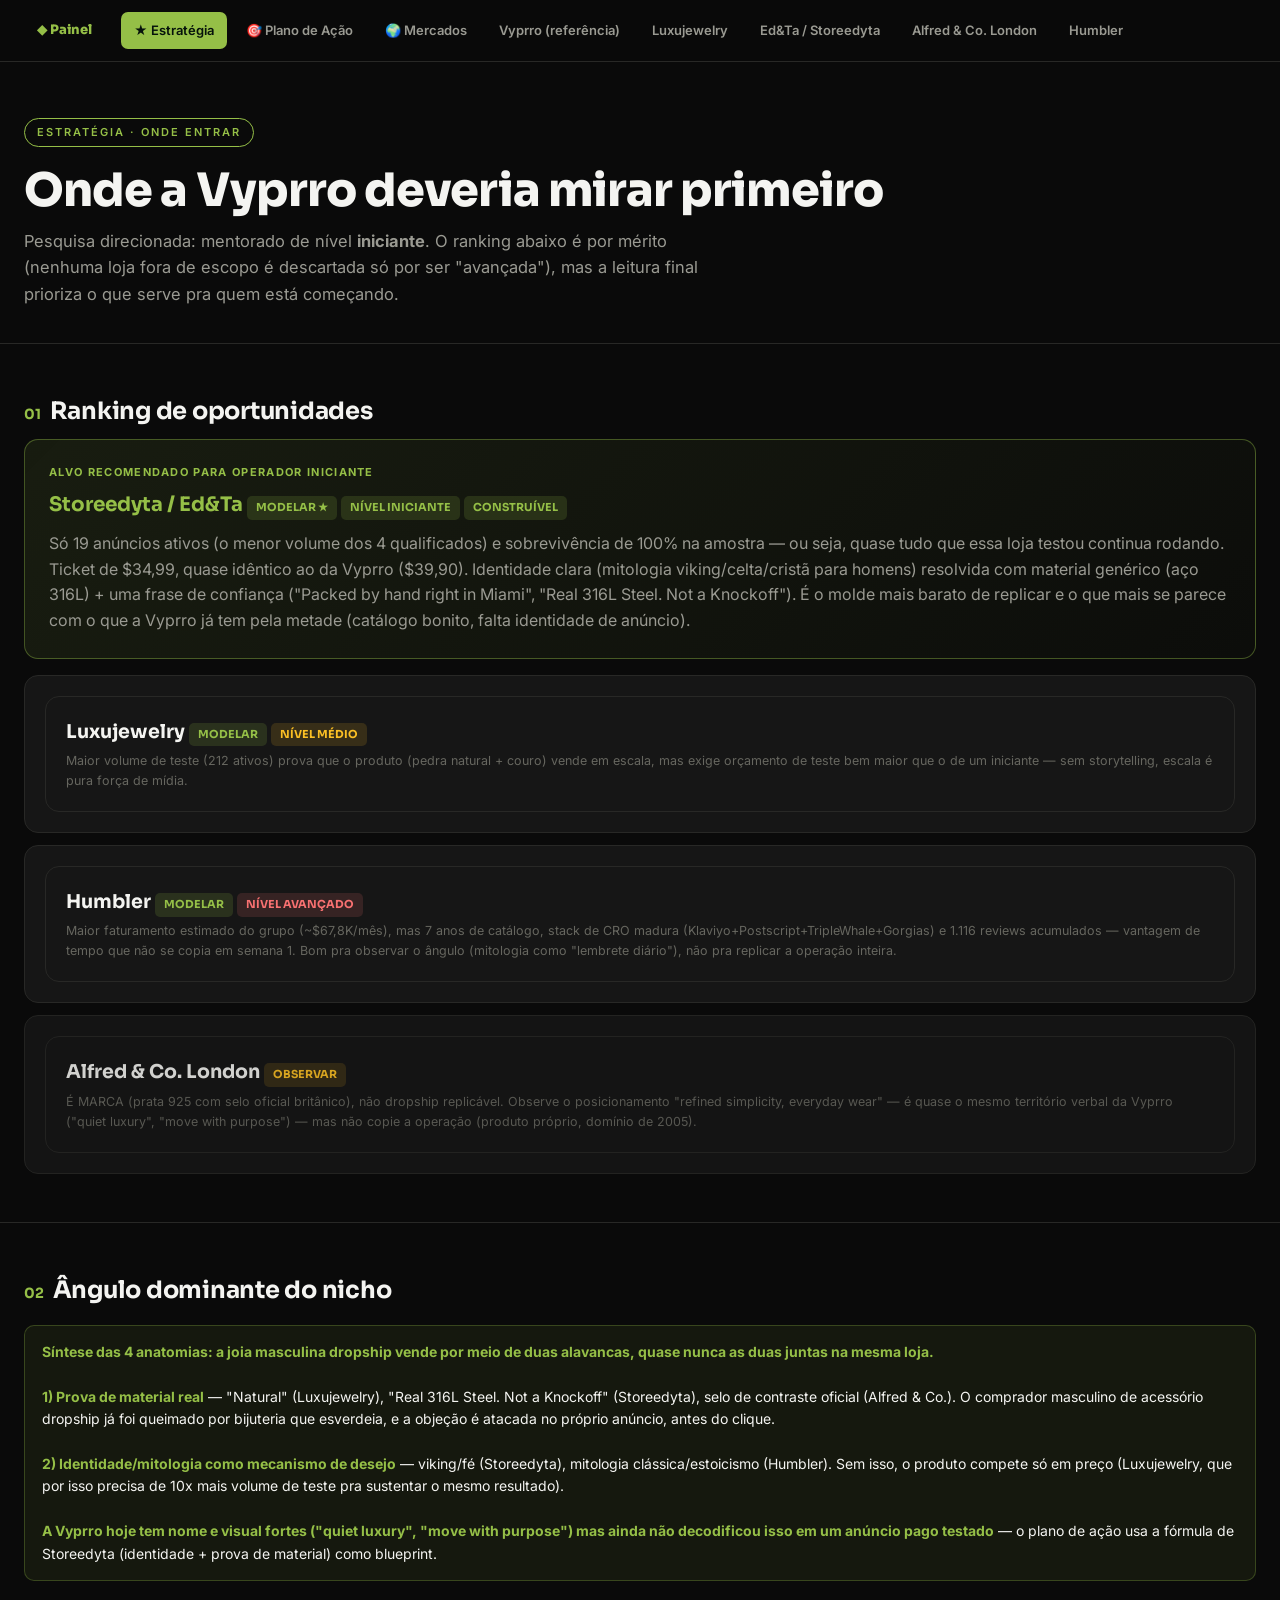
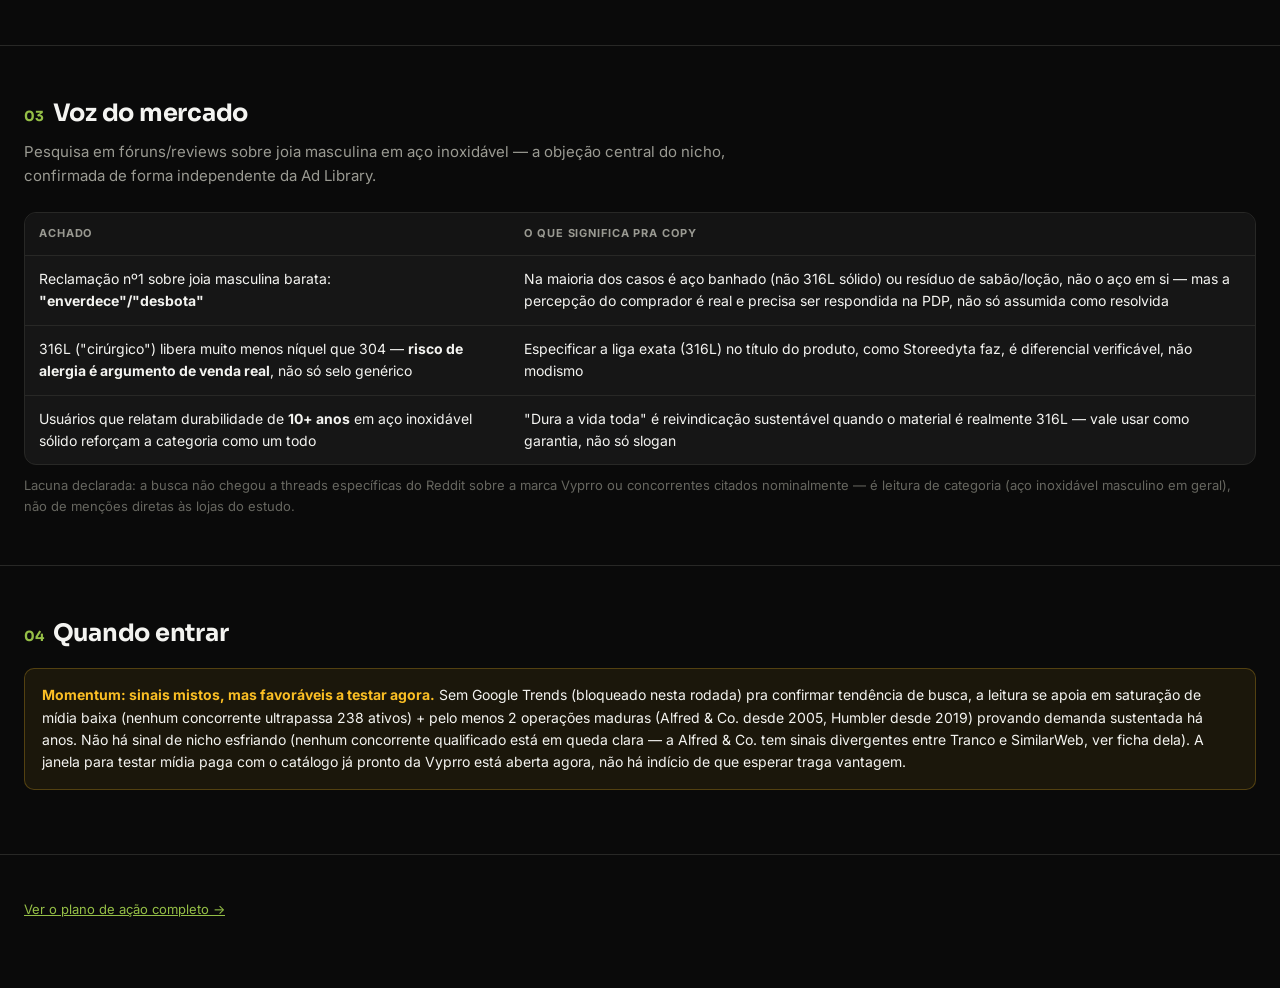
==== paginas/estrategia.html @ b38967a7 "Raio-X: Vyprro (joias masculinas quiet luxury) - pesquisa completa" ====
<!DOCTYPE html>
<html lang="pt-BR"><head><meta charset="UTF-8">
<meta name="viewport" content="width=device-width, initial-scale=1.0">
<title>Estratégia · Raio-X Vyprro</title><link rel="stylesheet" href="estilo.css"></head><body>
<nav class="nav"><div class="wrap">
<a href="../Pesquisa%20-%20clique%20aqui.html" class="home">◆ Painel</a>
<a href="estrategia.html" class="on">★ Estratégia</a>
<a href="plano-de-acao.html">🎯 Plano de Ação</a>
<a href="mercados.html">🌍 Mercados</a>
<a href="loja-vyprro.html">Vyprro (referência)</a>
<a href="loja-luxujewelry.html">Luxujewelry</a>
<a href="loja-storeedyta.html">Ed&amp;Ta / Storeedyta</a>
<a href="loja-alfredco.html">Alfred &amp; Co. London</a>
<a href="loja-humbler.html">Humbler</a>
</div></nav>

<header><div class="wrap">
<div class="tag">Estratégia · onde entrar</div>
<h1>Onde a Vyprro deveria mirar primeiro</h1>
<p class="sub">Pesquisa direcionada: mentorado de nível <b>iniciante</b>. O ranking abaixo é por mérito (nenhuma loja fora de escopo é descartada só por ser "avançada"), mas a leitura final prioriza o que serve pra quem está começando.</p>
</div></header>

<section><div class="wrap">
<h2><span class="n">01</span>Ranking de oportunidades</h2>

<div class="op" style="border-color:rgba(149,191,71,.4)">
<div class="r" style="color:var(--acc)">Alvo recomendado para operador iniciante</div>
<h3>Storeedyta / Ed&amp;Ta <span class="pill p-a">MODELAR ★</span> <span class="pill p-a">NÍVEL INICIANTE</span> <span class="pill p-a">CONSTRUÍVEL</span></h3>
<p style="color:var(--dim)">Só 19 anúncios ativos (o menor volume dos 4 qualificados) e sobrevivência de 100% na amostra — ou seja, quase tudo que essa loja testou continua rodando. Ticket de $34,99, quase idêntico ao da Vyprro ($39,90). Identidade clara (mitologia viking/celta/cristã para homens) resolvida com material genérico (aço 316L) + uma frase de confiança ("Packed by hand right in Miami", "Real 316L Steel. Not a Knockoff"). É o molde mais barato de replicar e o que mais se parece com o que a Vyprro já tem pela metade (catálogo bonito, falta identidade de anúncio).</p>
</div>

<div class="lojacard" style="margin-top:16px">
<a href="loja-luxujewelry.html" class="lojacard"><h3>Luxujewelry <span class="pill p-a">MODELAR</span> <span class="pill p-b">NÍVEL MÉDIO</span></h3>
<div class="d">Maior volume de teste (212 ativos) prova que o produto (pedra natural + couro) vende em escala, mas exige orçamento de teste bem maior que o de um iniciante — sem storytelling, escala é pura força de mídia.</div></a>
</div>

<div class="lojacard" style="margin-top:12px">
<a href="loja-humbler.html" class="lojacard"><h3>Humbler <span class="pill p-a">MODELAR</span> <span class="pill p-c">NÍVEL AVANÇADO</span></h3>
<div class="d">Maior faturamento estimado do grupo (~$67,8K/mês), mas 7 anos de catálogo, stack de CRO madura (Klaviyo+Postscript+TripleWhale+Gorgias) e 1.116 reviews acumulados — vantagem de tempo que não se copia em semana 1. Bom pra observar o ângulo (mitologia como "lembrete diário"), não pra replicar a operação inteira.</div></a>
</div>

<div class="lojacard" style="margin-top:12px;opacity:.85">
<a href="loja-alfredco.html" class="lojacard"><h3>Alfred &amp; Co. London <span class="pill p-b">OBSERVAR</span></h3>
<div class="d">É MARCA (prata 925 com selo oficial britânico), não dropship replicável. Observe o posicionamento "refined simplicity, everyday wear" — é quase o mesmo território verbal da Vyprro ("quiet luxury", "move with purpose") — mas não copie a operação (produto próprio, domínio de 2005).</div></a>
</div>

</div></section>

<section><div class="wrap">
<h2><span class="n">02</span>Ângulo dominante do nicho</h2>
<div class="note good"><b>Síntese das 4 anatomias: a joia masculina dropship vende por meio de duas alavancas, quase nunca as duas juntas na mesma loja.</b><br><br>
<b>1) Prova de material real</b> — "Natural" (Luxujewelry), "Real 316L Steel. Not a Knockoff" (Storeedyta), selo de contraste oficial (Alfred &amp; Co.). O comprador masculino de acessório dropship já foi queimado por bijuteria que esverdeia, e a objeção é atacada no próprio anúncio, antes do clique.<br><br>
<b>2) Identidade/mitologia como mecanismo de desejo</b> — viking/fé (Storeedyta), mitologia clássica/estoicismo (Humbler). Sem isso, o produto compete só em preço (Luxujewelry, que por isso precisa de 10x mais volume de teste pra sustentar o mesmo resultado).<br><br>
<b>A Vyprro hoje tem nome e visual fortes ("quiet luxury", "move with purpose") mas ainda não decodificou isso em um anúncio pago testado</b> — o plano de ação usa a fórmula de Storeedyta (identidade + prova de material) como blueprint.</div>
</div></section>

<section><div class="wrap">
<h2><span class="n">03</span>Voz do mercado</h2>
<p class="lead">Pesquisa em fóruns/reviews sobre joia masculina em aço inoxidável — a objeção central do nicho, confirmada de forma independente da Ad Library.</p>
<div class="tblwrap">
<table>
<thead><tr><th>Achado</th><th>O que significa pra copy</th></tr></thead>
<tbody>
<tr><td>Reclamação nº1 sobre joia masculina barata: <b>"enverdece"/"desbota"</b></td><td>Na maioria dos casos é aço banhado (não 316L sólido) ou resíduo de sabão/loção, não o aço em si — mas a percepção do comprador é real e precisa ser respondida na PDP, não só assumida como resolvida</td></tr>
<tr><td>316L ("cirúrgico") libera muito menos níquel que 304 — <b>risco de alergia é argumento de venda real</b>, não só selo genérico</td><td>Especificar a liga exata (316L) no título do produto, como Storeedyta faz, é diferencial verificável, não modismo</td></tr>
<tr><td>Usuários que relatam durabilidade de <b>10+ anos</b> em aço inoxidável sólido reforçam a categoria como um todo</td><td>"Dura a vida toda" é reivindicação sustentável quando o material é realmente 316L — vale usar como garantia, não só slogan</td></tr>
</tbody>
</table>
</div>
<p style="color:var(--dim2);font-size:13px;margin-top:10px">Lacuna declarada: a busca não chegou a threads específicas do Reddit sobre a marca Vyprro ou concorrentes citados nominalmente — é leitura de categoria (aço inoxidável masculino em geral), não de menções diretas às lojas do estudo.</p>
</div></section>

<section><div class="wrap">
<h2><span class="n">04</span>Quando entrar</h2>
<div class="note"><b>Momentum: sinais mistos, mas favoráveis a testar agora.</b> Sem Google Trends (bloqueado nesta rodada) pra confirmar tendência de busca, a leitura se apoia em saturação de mídia baixa (nenhum concorrente ultrapassa 238 ativos) + pelo menos 2 operações maduras (Alfred &amp; Co. desde 2005, Humbler desde 2019) provando demanda sustentada há anos. Não há sinal de nicho esfriando (nenhum concorrente qualificado está em queda clara — a Alfred &amp; Co. tem sinais divergentes entre Tranco e SimilarWeb, ver ficha dela). A janela para testar mídia paga com o catálogo já pronto da Vyprro está aberta agora, não há indício de que esperar traga vantagem.</div>
</div></section>

<footer><div class="wrap"><p><a href="plano-de-acao.html">Ver o plano de ação completo →</a></p></div></footer>
</body></html>
---- paginas/estilo.css ----
@import url('https://fonts.googleapis.com/css2?family=Sora:wght@600;700;800&family=Inter:wght@400;500;600;700&display=swap');
*{margin:0;padding:0;box-sizing:border-box}
/* BRANDING padrão da interface do /raio-x: PRETO · BRANCO · VERDE SHOPIFY.
   A paleta da MARCA-PRODUTO (Petroleo/Areia/Terracota/Musgo/Grafite) aparece
   apenas como swatches no plano de acao, com hex inline, sem afetar o tema. */
:root{
  --bg:#0A0A0A;        /* preto - fundo */
  --bg2:#141414;       /* preto elevado - th, frames */
  --card:#161616;      /* card */
  --line:#282826;      /* borda */
  --txt:#F4F4F1;       /* branco - texto */
  --dim:#9a9a92;       /* texto secundario */
  --dim2:#66665f;      /* texto terciario */
  --acc:#95BF47;       /* verde Shopify - destaque, numeros, acao */
  --acc-dk:#7aa338;    /* verde escuro (hover) */
  --warn:#fbbf24;      /* ambar - observar */
  --bad:#f87171;       /* vermelho - perigo/fora */
  --info:#60a5fa;      /* azul - info */
  --font-title:'Sora',-apple-system,BlinkMacSystemFont,'Segoe UI',sans-serif;
  --font-body:'Inter',-apple-system,BlinkMacSystemFont,'Segoe UI',sans-serif;
}
body{background:var(--bg);color:var(--txt);font-family:var(--font-body);line-height:1.6;-webkit-font-smoothing:antialiased}
.wrap{max-width:1280px;margin:0 auto;padding:0 24px}
a{color:var(--acc)}

/* NAV */
.nav{position:sticky;top:0;z-index:100;background:rgba(10,10,10,.94);backdrop-filter:blur(10px);border-bottom:1px solid var(--line)}
.nav .wrap{display:flex;align-items:center;gap:6px;flex-wrap:wrap;padding-top:12px;padding-bottom:12px}
.nav a{color:var(--dim);text-decoration:none;font-size:13px;font-weight:600;padding:7px 12px;border-radius:7px;border:1px solid transparent;white-space:nowrap}
.nav a:hover{color:var(--txt);border-color:var(--line)}
.nav a.on{background:var(--acc);color:#06120b}
.nav .home{color:var(--acc);font-weight:800;margin-right:10px;font-family:var(--font-title)}
.nav .lojasnav{padding-top:8px;padding-bottom:10px;gap:3px;border-top:1px dashed var(--line);margin-top:2px}
.nav .lojasnav .lbl{font-size:10.5px;color:var(--dim2);text-transform:uppercase;letter-spacing:.09em;font-weight:800;padding:6px 6px 6px 0}
.nav .lojasnav a{font-size:12px;padding:5px 9px;color:var(--dim)}
.nav .lojasnav a.on{background:var(--acc);color:#06120b}

header{padding:56px 0 36px;border-bottom:1px solid var(--line)}
.tag{display:inline-block;font-size:11px;letter-spacing:.18em;text-transform:uppercase;color:var(--acc);border:1px solid var(--acc);padding:5px 12px;border-radius:100px;margin-bottom:18px;font-weight:600}
h1{font-family:var(--font-title);font-size:clamp(28px,4.6vw,46px);line-height:1.1;font-weight:800;letter-spacing:-.02em;margin-bottom:12px;color:var(--txt)}
h1 em{font-style:normal;color:var(--acc)}
.sub{font-size:16.5px;color:var(--dim);max-width:720px}
.meta{margin-top:22px;font-size:13px;color:var(--dim2);display:flex;gap:20px;flex-wrap:wrap;align-items:center}
.meta a{color:var(--acc);text-decoration:none}
.meta a:hover{text-decoration:underline}
h2{font-family:var(--font-title);font-size:24px;font-weight:700;margin:0 0 8px;letter-spacing:-.01em;color:var(--txt)}
h2 .n{color:var(--acc);font-size:14px;font-weight:700;margin-right:9px}
h3{font-family:var(--font-title);font-size:18px;font-weight:700;margin:24px 0 10px;color:var(--txt)}
section{padding:48px 0;border-bottom:1px solid var(--line)}
.lead{color:var(--dim);margin-bottom:24px;max-width:780px;font-size:15px}
.big{font-size:19px;color:var(--txt);font-weight:600;margin:22px 0 10px}

.grid{display:grid;gap:16px}
.g5{grid-template-columns:repeat(auto-fit,minmax(180px,1fr))}
.g4{grid-template-columns:repeat(auto-fit,minmax(210px,1fr))}
.g3{grid-template-columns:repeat(auto-fit,minmax(270px,1fr))}
.g2{grid-template-columns:repeat(auto-fit,minmax(330px,1fr))}

.stat{background:var(--card);border:1px solid var(--line);border-radius:12px;padding:20px}
.stat .v{font-family:var(--font-title);font-size:30px;font-weight:800;color:var(--acc);letter-spacing:-.02em;line-height:1}
.stat .v.sm{font-size:22px}
.stat .l{font-size:11.5px;color:var(--dim);margin-top:8px;text-transform:uppercase;letter-spacing:.06em}
.stat .d{font-size:12.5px;color:var(--dim2);margin-top:9px;line-height:1.45}

.tblwrap{overflow-x:auto;border:1px solid var(--line);border-radius:12px;background:var(--card)}
table{width:100%;border-collapse:collapse;font-size:14px;min-width:680px}
th{background:var(--bg2);padding:12px 14px;text-align:left;font-size:11px;text-transform:uppercase;letter-spacing:.08em;color:var(--dim);font-weight:700;white-space:nowrap;border-bottom:1px solid var(--line)}
td{padding:12px 14px;border-bottom:1px solid var(--line);vertical-align:top}
tr:last-child td{border-bottom:none}
tr:hover td{background:rgba(149,191,71,.04)}
.num{font-variant-numeric:tabular-nums;font-weight:700}
.up{color:var(--acc)}.down{color:var(--bad)}

.pill{display:inline-block;padding:3px 9px;border-radius:5px;font-size:11px;font-weight:700;white-space:nowrap}
.p-a{background:rgba(149,191,71,.16);color:var(--acc)}
.p-b{background:rgba(251,191,36,.14);color:var(--warn)}
.p-c{background:rgba(248,113,113,.14);color:var(--bad)}
.p-i{background:rgba(96,165,250,.14);color:var(--info)}
.p-n{background:rgba(154,154,146,.12);color:var(--dim)}

.card{background:var(--card);border:1px solid var(--line);border-radius:14px;padding:22px}
.note{background:rgba(251,191,36,.07);border:1px solid rgba(251,191,36,.25);border-radius:10px;padding:15px 17px;font-size:14px;margin:16px 0}
.note b{color:var(--warn)}
.danger{background:rgba(248,113,113,.07);border-color:rgba(248,113,113,.25)}.danger b{color:var(--bad)}
.good{background:rgba(149,191,71,.08);border-color:rgba(149,191,71,.28)}.good b{color:var(--acc)}
.info{background:rgba(96,165,250,.07);border-color:rgba(96,165,250,.25)}.info b{color:var(--info)}

ul.cl{list-style:none;margin:12px 0}
ul.cl li{padding-left:20px;position:relative;margin-bottom:9px;font-size:14.5px;color:var(--dim)}
ul.cl li::before{content:'';position:absolute;left:0;top:9px;width:6px;height:6px;border-radius:50%;background:var(--acc)}
ul.cl li b{color:var(--txt)}
ol.steps{list-style:none;counter-reset:s;margin:14px 0}
ol.steps li{counter-increment:s;padding-left:42px;position:relative;margin-bottom:14px;font-size:14.5px;color:var(--dim)}
ol.steps li::before{content:counter(s);position:absolute;left:0;top:0;width:28px;height:28px;border-radius:50%;background:rgba(149,191,71,.16);color:var(--acc);font-weight:800;font-size:13px;display:flex;align-items:center;justify-content:center;font-family:var(--font-title)}
ol.steps li b{color:var(--txt)}

.kv{display:grid;grid-template-columns:145px 1fr;gap:9px 16px;font-size:14px;margin-bottom:18px}
.kv dt{color:var(--dim2);font-size:11.5px;text-transform:uppercase;letter-spacing:.05em;padding-top:3px}
.kv dd{color:var(--txt)}

/* LINKS no topo da pagina de loja: site da loja (verde Shopify) + biblioteca de anuncios (branco) */
.toplinks{display:flex;flex-direction:column;gap:9px;align-items:flex-start;margin-top:16px}
.adlib{display:inline-flex;align-items:center;gap:7px;text-decoration:none;font-size:13.5px;font-weight:700;padding:11px 17px;border-radius:9px;cursor:pointer;transition:.15s;background:var(--txt);color:#0A0A0A;border:1px solid var(--txt)}
.adlib:hover{background:#fff;border-color:#fff;transform:translateY(-1px)}
.adlib.store{background:var(--acc);border-color:var(--acc);color:#06120b}
.adlib.store:hover{background:var(--acc-dk);border-color:var(--acc-dk)}
.adlib.off{background:transparent;color:var(--dim2);border:1px dashed var(--line);cursor:default;font-weight:600}
.adlib.off:hover{transform:none}

/* BLOCO DE PALETA (identidade visual da marca-produto, no plano de acao) */
.palette{display:grid;grid-template-columns:repeat(auto-fit,minmax(150px,1fr));gap:14px;margin:18px 0}
.swatch{border:1px solid var(--line);border-radius:12px;overflow:hidden;background:var(--card)}
.swatch .sw{height:92px}
.swatch .info{padding:13px 15px}
.swatch .info b{display:block;font-size:14px;color:var(--txt);font-family:var(--font-title);font-weight:700}
.swatch .info .hex{font-size:12.5px;color:var(--dim);font-variant-numeric:tabular-nums;margin-top:3px;letter-spacing:.02em}
.swatch .info .fn{font-size:12px;color:var(--dim2);margin-top:3px}

/* PRODUTO HEROI */
.hero-prod{display:grid;grid-template-columns:1fr;gap:22px;background:linear-gradient(135deg,rgba(149,191,71,.09),rgba(149,191,71,.02));border:1px solid rgba(149,191,71,.3);border-radius:16px;padding:24px;margin:22px 0}
@media(min-width:760px){.hero-prod{grid-template-columns:280px 1fr}}
.hero-prod img{width:100%;border-radius:12px;background:#fff;border:1px solid var(--line)}
.hero-prod .r{font-size:11px;letter-spacing:.12em;text-transform:uppercase;color:var(--acc);font-weight:700;margin-bottom:7px}
.hero-prod h3{font-size:24px;margin:0 0 6px;color:var(--txt)}
.hero-prod .preco{font-family:var(--font-title);font-size:34px;font-weight:800;color:var(--acc);letter-spacing:-.02em;line-height:1.1}
.hero-prod .de{font-size:15px;color:var(--dim2);text-decoration:line-through;margin-left:9px;font-weight:500}
.hero-prod .off{font-size:12px;background:rgba(248,113,113,.15);color:var(--bad);padding:3px 8px;border-radius:5px;font-weight:700;margin-left:8px;vertical-align:middle}

/* PRINTS */
.shots{display:grid;grid-template-columns:1fr;gap:16px;margin:20px 0}
@media(min-width:820px){.shots{grid-template-columns:1fr 1fr}}
.shot{border:1px solid var(--line);border-radius:12px;overflow:hidden;background:var(--bg2)}
.shot .cap{padding:10px 14px;font-size:12px;color:var(--dim);border-bottom:1px solid var(--line);display:flex;justify-content:space-between;align-items:center;background:var(--card)}
.shot .cap b{color:var(--txt);font-size:12.5px}
.shot .cap a{color:var(--acc);text-decoration:none;font-size:11.5px}
.shot .frame{height:420px;overflow-y:auto;overflow-x:hidden;background:#fff}
.shot .frame::-webkit-scrollbar{width:9px}
.shot .frame::-webkit-scrollbar-track{background:var(--bg2)}
.shot .frame::-webkit-scrollbar-thumb{background:var(--line);border-radius:5px}
.shot img{width:100%;display:block}

a.btn{display:inline-block;font-size:12px;padding:6px 12px;border:1px solid var(--line);border-radius:6px;color:var(--dim);text-decoration:none;margin:3px 6px 3px 0;transition:.15s}
a.btn:hover{border-color:var(--acc);color:var(--acc)}
.chips span{display:inline-block;background:var(--bg2);border:1px solid var(--line);color:var(--dim);font-size:11.5px;padding:4px 9px;border-radius:5px;margin:0 5px 5px 0}
.chips span.hi{border-color:var(--acc);color:var(--acc)}
.funnel{display:flex;flex-wrap:wrap;gap:8px;align-items:center;margin:14px 0;font-size:12.5px}
.funnel i{font-style:normal;background:var(--bg2);border:1px solid var(--line);padding:7px 11px;border-radius:7px;color:var(--dim)}
.funnel i.k{border-color:var(--acc);color:var(--acc)}
.funnel s{text-decoration:none;color:var(--dim2)}
.bar{height:7px;background:var(--bg2);border-radius:4px;overflow:hidden;margin-top:6px;min-width:70px}
.bar i{display:block;height:100%;background:var(--acc);border-radius:4px}
code{background:var(--bg2);padding:2px 6px;border-radius:4px;font-size:13px;color:var(--acc)}
footer{padding:44px 0 68px;color:var(--dim2);font-size:13px}

.op{background:linear-gradient(135deg,rgba(149,191,71,.1),rgba(149,191,71,.02));border:1px solid rgba(149,191,71,.3);border-radius:14px;padding:24px;margin-bottom:16px}
.op h3{margin-top:0;color:var(--acc);font-size:20px}
.op .r{font-size:11px;letter-spacing:.12em;text-transform:uppercase;color:var(--dim2);font-weight:700;margin-bottom:8px}
.lojacard{background:var(--card);border:1px solid var(--line);border-radius:14px;padding:20px;text-decoration:none;display:block;transition:.15s}
.lojacard:hover{border-color:var(--acc);transform:translateY(-2px)}
.lojacard h3{margin:0 0 4px;font-size:19px;color:var(--txt)}
.lojacard .d{font-size:12.5px;color:var(--dim2)}
.lojacard .nums{display:flex;gap:16px;margin-top:14px;flex-wrap:wrap}
.lojacard .nums div{font-size:11px;color:var(--dim2);text-transform:uppercase;letter-spacing:.05em}
.lojacard .nums b{display:block;font-size:17px;color:var(--acc);font-variant-numeric:tabular-nums}

/* ===== BLUEPRINT — planta visual da loja do mentorado (COMPONENTE PADRAO da skill) =====
   Cada posicionamento (Celular e Desktop) e uma linha CENTRALIZADA de dois frames
   (home + PDP) em moldura de dispositivo. O script fitBlueprint escala cada frame
   pra caber na coluna, CENTRALIZADO, sem corte e sem estourar a pagina. Otimizado
   por dispositivo: celular renderiza nativo (nao amplia), desktop escala pra caber.
   Alturas naturais vao em data-w/data-h no iframe (medir com Playwright:
   document.documentElement.scrollHeight em 360px e em 1280px). NAO usar position:fixed
   nos mockups (flutua dentro do iframe e cobre o conteudo). */
.bp{margin:22px 0}
.bp h3{margin-bottom:6px}
.bp .stage{display:flex;gap:26px;flex-wrap:wrap;justify-content:center;align-items:flex-start}
.bp .unit{flex:1 1 320px;max-width:560px;min-width:0;display:flex;flex-direction:column;align-items:center;gap:8px}
.bp .cap{font-size:12px;color:var(--dim2);text-align:center}
.bp .cap a{color:var(--acc)}
.bp .device{max-width:100%;overflow:hidden;background:#0d0d0d;box-shadow:0 14px 36px rgba(0,0,0,.45)}
.bp .device.browser{border:1px solid #2a2a2a;border-radius:10px}
.bp .device.browser .bartop{height:26px;background:#1c1c1c;display:flex;align-items:center;gap:6px;padding:0 10px}
.bp .device.browser .bartop i{width:9px;height:9px;border-radius:50%;background:#444;display:inline-block}
.bp .device.phone{border:7px solid #1c1c1c;border-radius:30px}
.bp .device .viewport{overflow:hidden;margin:0 auto}
.bp .device iframe{border:0;display:block;transform-origin:top left}
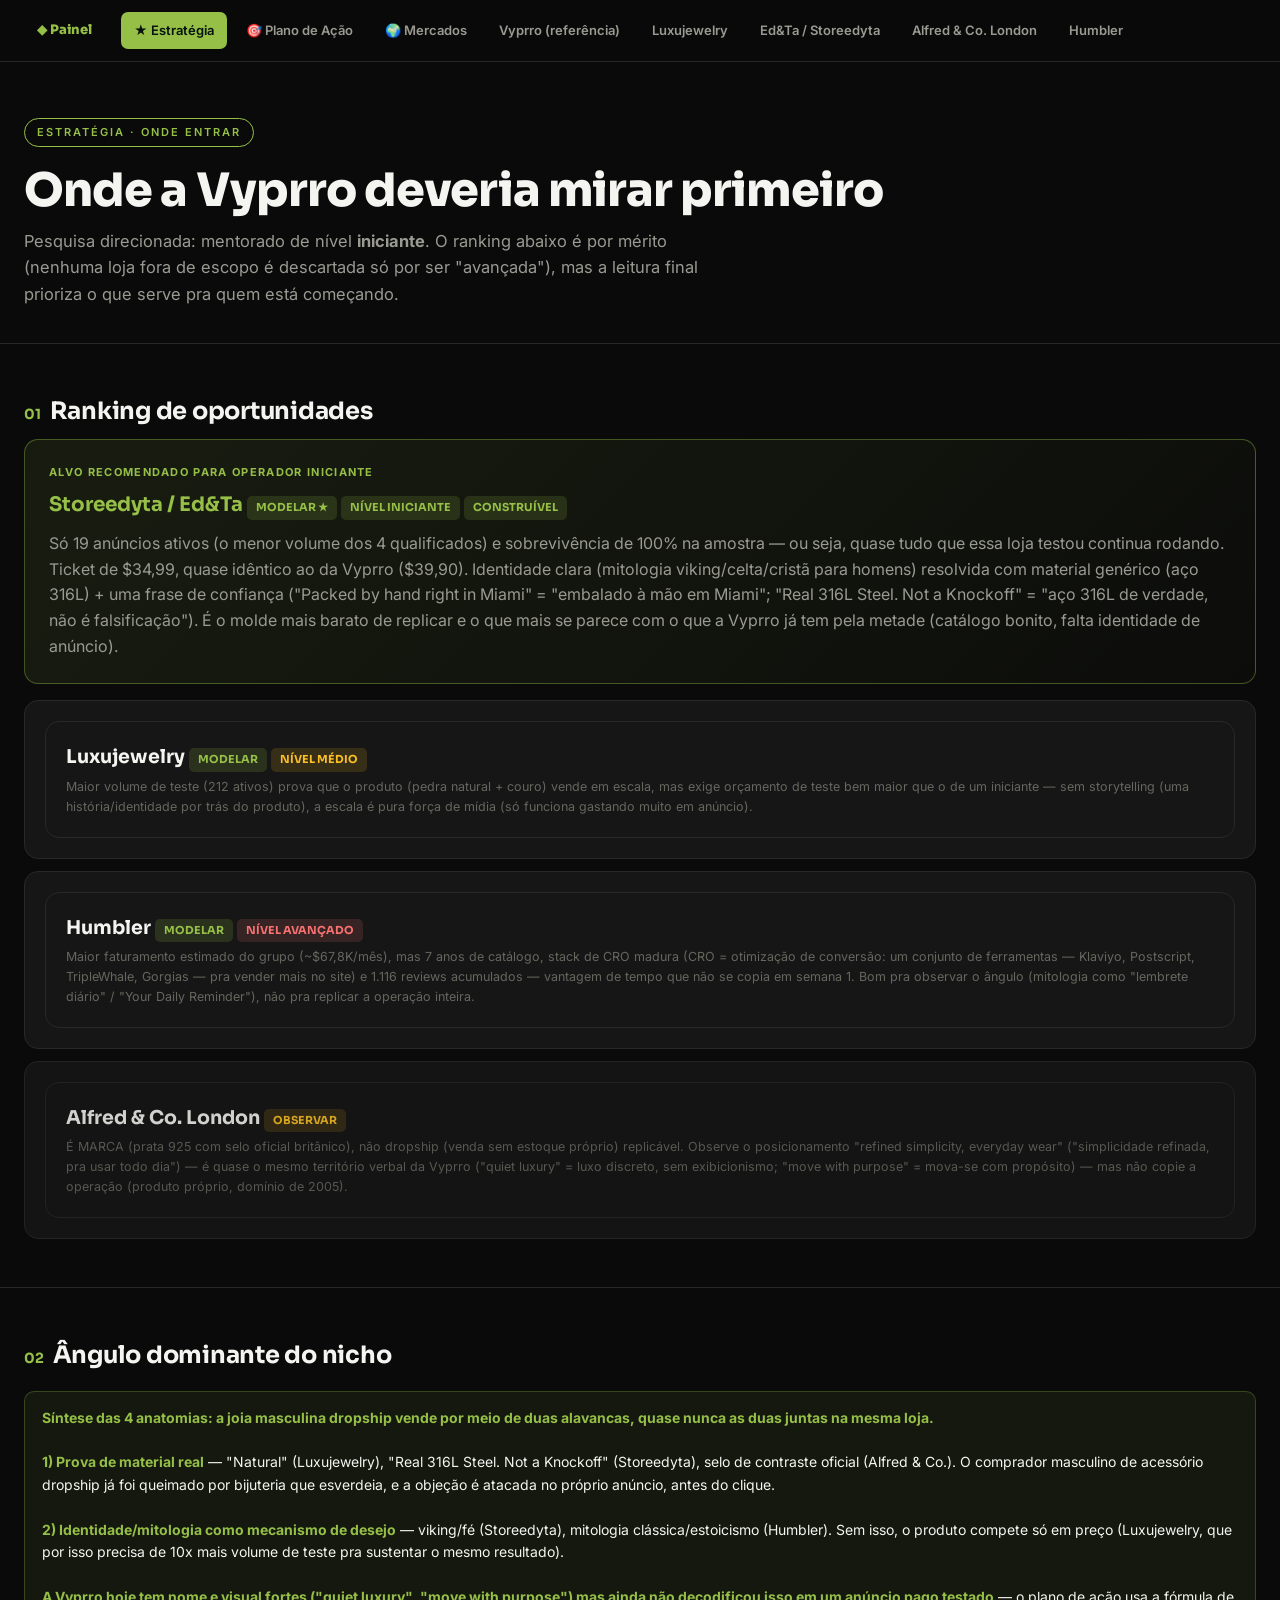
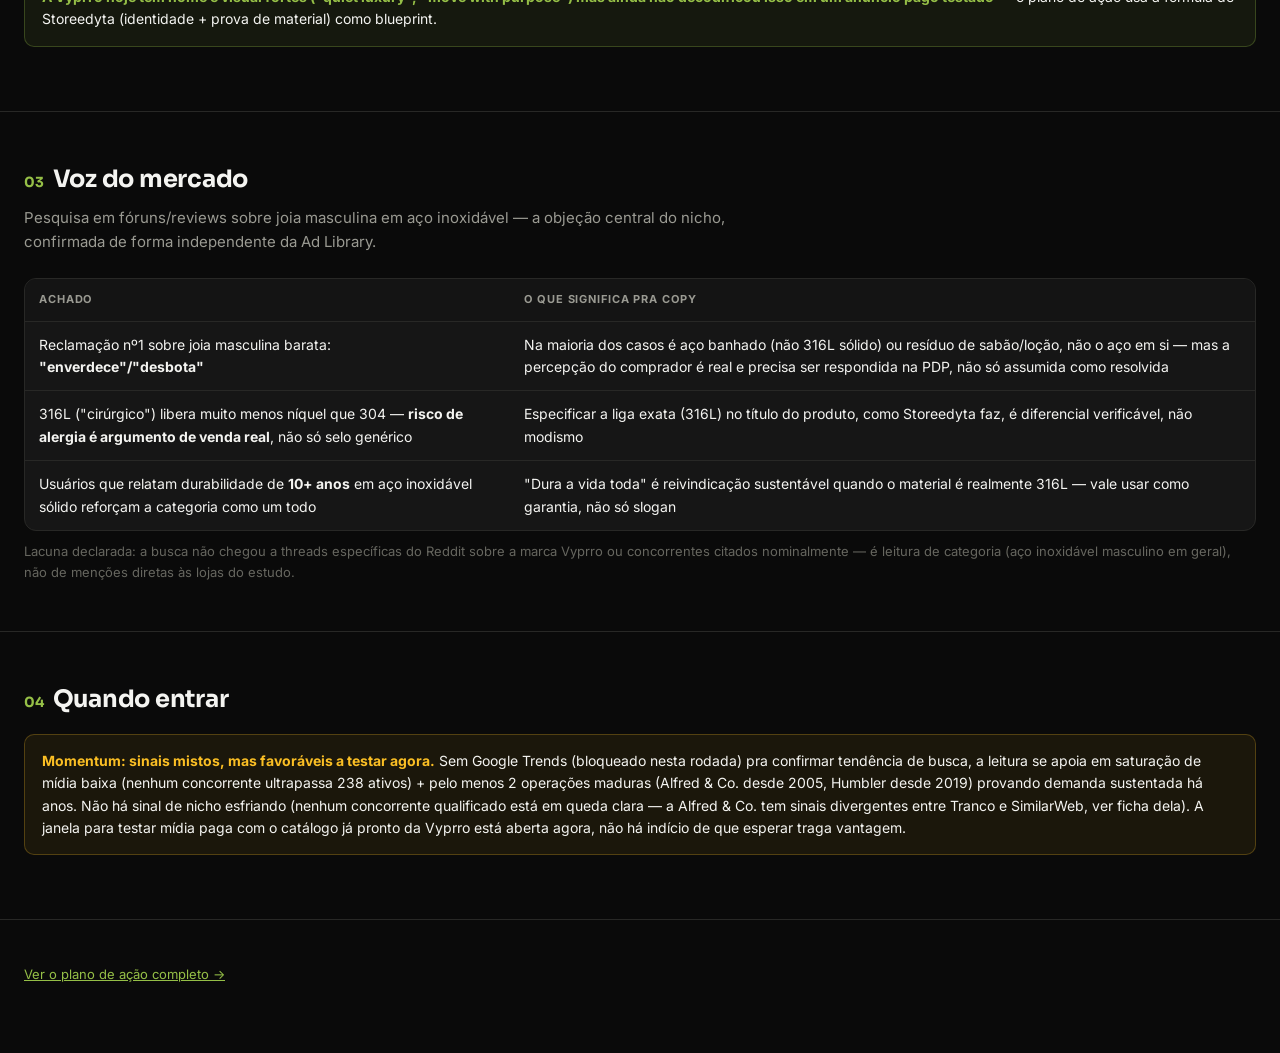
==== commit fe952840: "Simplifica linguagem pra iniciante: traducoes inline + dicionario rapido Adiciona traducao entre par" ====
--- a/paginas/estrategia.html
+++ b/paginas/estrategia.html
@@ -26,22 +26,22 @@
 <div class="op" style="border-color:rgba(149,191,71,.4)">
 <div class="r" style="color:var(--acc)">Alvo recomendado para operador iniciante</div>
 <h3>Storeedyta / Ed&amp;Ta <span class="pill p-a">MODELAR ★</span> <span class="pill p-a">NÍVEL INICIANTE</span> <span class="pill p-a">CONSTRUÍVEL</span></h3>
-<p style="color:var(--dim)">Só 19 anúncios ativos (o menor volume dos 4 qualificados) e sobrevivência de 100% na amostra — ou seja, quase tudo que essa loja testou continua rodando. Ticket de $34,99, quase idêntico ao da Vyprro ($39,90). Identidade clara (mitologia viking/celta/cristã para homens) resolvida com material genérico (aço 316L) + uma frase de confiança ("Packed by hand right in Miami", "Real 316L Steel. Not a Knockoff"). É o molde mais barato de replicar e o que mais se parece com o que a Vyprro já tem pela metade (catálogo bonito, falta identidade de anúncio).</p>
+<p style="color:var(--dim)">Só 19 anúncios ativos (o menor volume dos 4 qualificados) e sobrevivência de 100% na amostra — ou seja, quase tudo que essa loja testou continua rodando. Ticket de $34,99, quase idêntico ao da Vyprro ($39,90). Identidade clara (mitologia viking/celta/cristã para homens) resolvida com material genérico (aço 316L) + uma frase de confiança ("Packed by hand right in Miami" = "embalado à mão em Miami"; "Real 316L Steel. Not a Knockoff" = "aço 316L de verdade, não é falsificação"). É o molde mais barato de replicar e o que mais se parece com o que a Vyprro já tem pela metade (catálogo bonito, falta identidade de anúncio).</p>
 </div>
 
 <div class="lojacard" style="margin-top:16px">
 <a href="loja-luxujewelry.html" class="lojacard"><h3>Luxujewelry <span class="pill p-a">MODELAR</span> <span class="pill p-b">NÍVEL MÉDIO</span></h3>
-<div class="d">Maior volume de teste (212 ativos) prova que o produto (pedra natural + couro) vende em escala, mas exige orçamento de teste bem maior que o de um iniciante — sem storytelling, escala é pura força de mídia.</div></a>
+<div class="d">Maior volume de teste (212 ativos) prova que o produto (pedra natural + couro) vende em escala, mas exige orçamento de teste bem maior que o de um iniciante — sem storytelling (uma história/identidade por trás do produto), a escala é pura força de mídia (só funciona gastando muito em anúncio).</div></a>
 </div>
 
 <div class="lojacard" style="margin-top:12px">
 <a href="loja-humbler.html" class="lojacard"><h3>Humbler <span class="pill p-a">MODELAR</span> <span class="pill p-c">NÍVEL AVANÇADO</span></h3>
-<div class="d">Maior faturamento estimado do grupo (~$67,8K/mês), mas 7 anos de catálogo, stack de CRO madura (Klaviyo+Postscript+TripleWhale+Gorgias) e 1.116 reviews acumulados — vantagem de tempo que não se copia em semana 1. Bom pra observar o ângulo (mitologia como "lembrete diário"), não pra replicar a operação inteira.</div></a>
+<div class="d">Maior faturamento estimado do grupo (~$67,8K/mês), mas 7 anos de catálogo, stack de CRO madura (CRO = otimização de conversão: um conjunto de ferramentas — Klaviyo, Postscript, TripleWhale, Gorgias — pra vender mais no site) e 1.116 reviews acumulados — vantagem de tempo que não se copia em semana 1. Bom pra observar o ângulo (mitologia como "lembrete diário" / "Your Daily Reminder"), não pra replicar a operação inteira.</div></a>
 </div>
 
 <div class="lojacard" style="margin-top:12px;opacity:.85">
 <a href="loja-alfredco.html" class="lojacard"><h3>Alfred &amp; Co. London <span class="pill p-b">OBSERVAR</span></h3>
-<div class="d">É MARCA (prata 925 com selo oficial britânico), não dropship replicável. Observe o posicionamento "refined simplicity, everyday wear" — é quase o mesmo território verbal da Vyprro ("quiet luxury", "move with purpose") — mas não copie a operação (produto próprio, domínio de 2005).</div></a>
+<div class="d">É MARCA (prata 925 com selo oficial britânico), não dropship (venda sem estoque próprio) replicável. Observe o posicionamento "refined simplicity, everyday wear" ("simplicidade refinada, pra usar todo dia") — é quase o mesmo território verbal da Vyprro ("quiet luxury" = luxo discreto, sem exibicionismo; "move with purpose" = mova-se com propósito) — mas não copie a operação (produto próprio, domínio de 2005).</div></a>
 </div>
 
 </div></section>
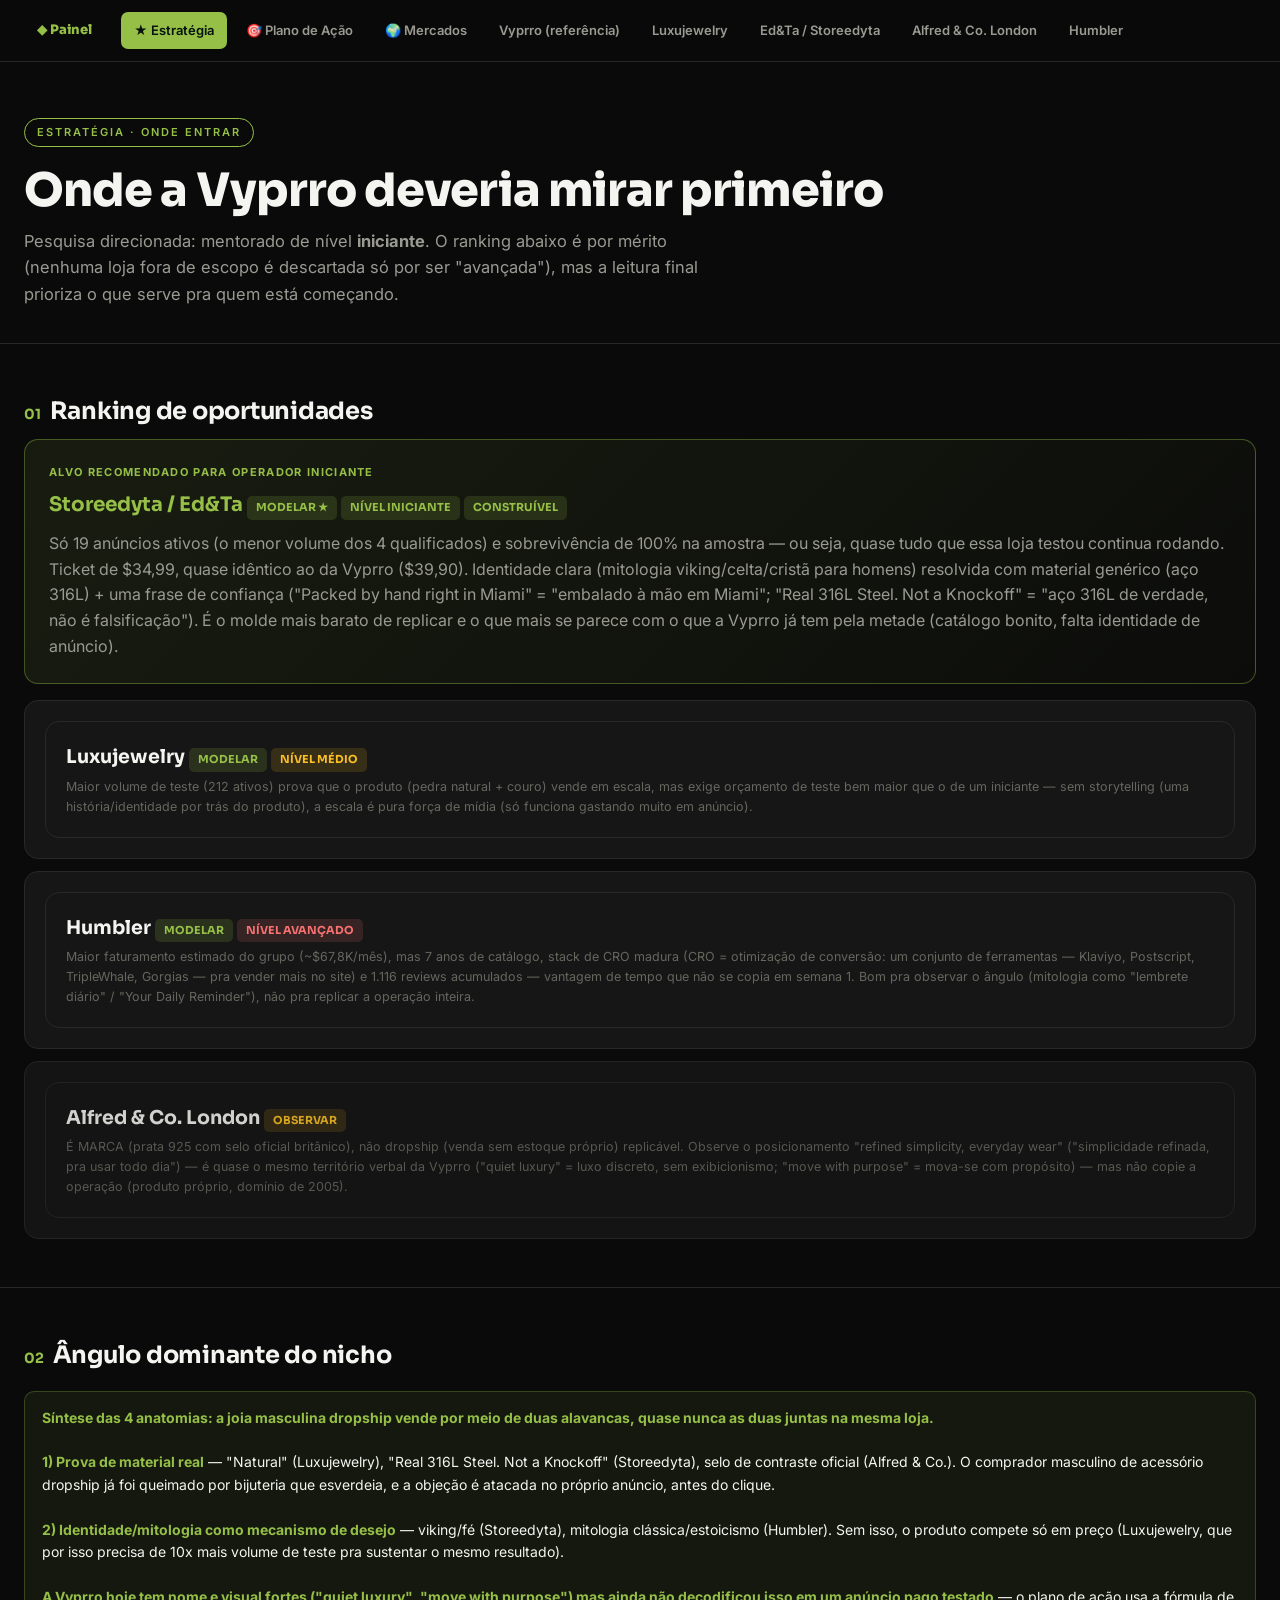
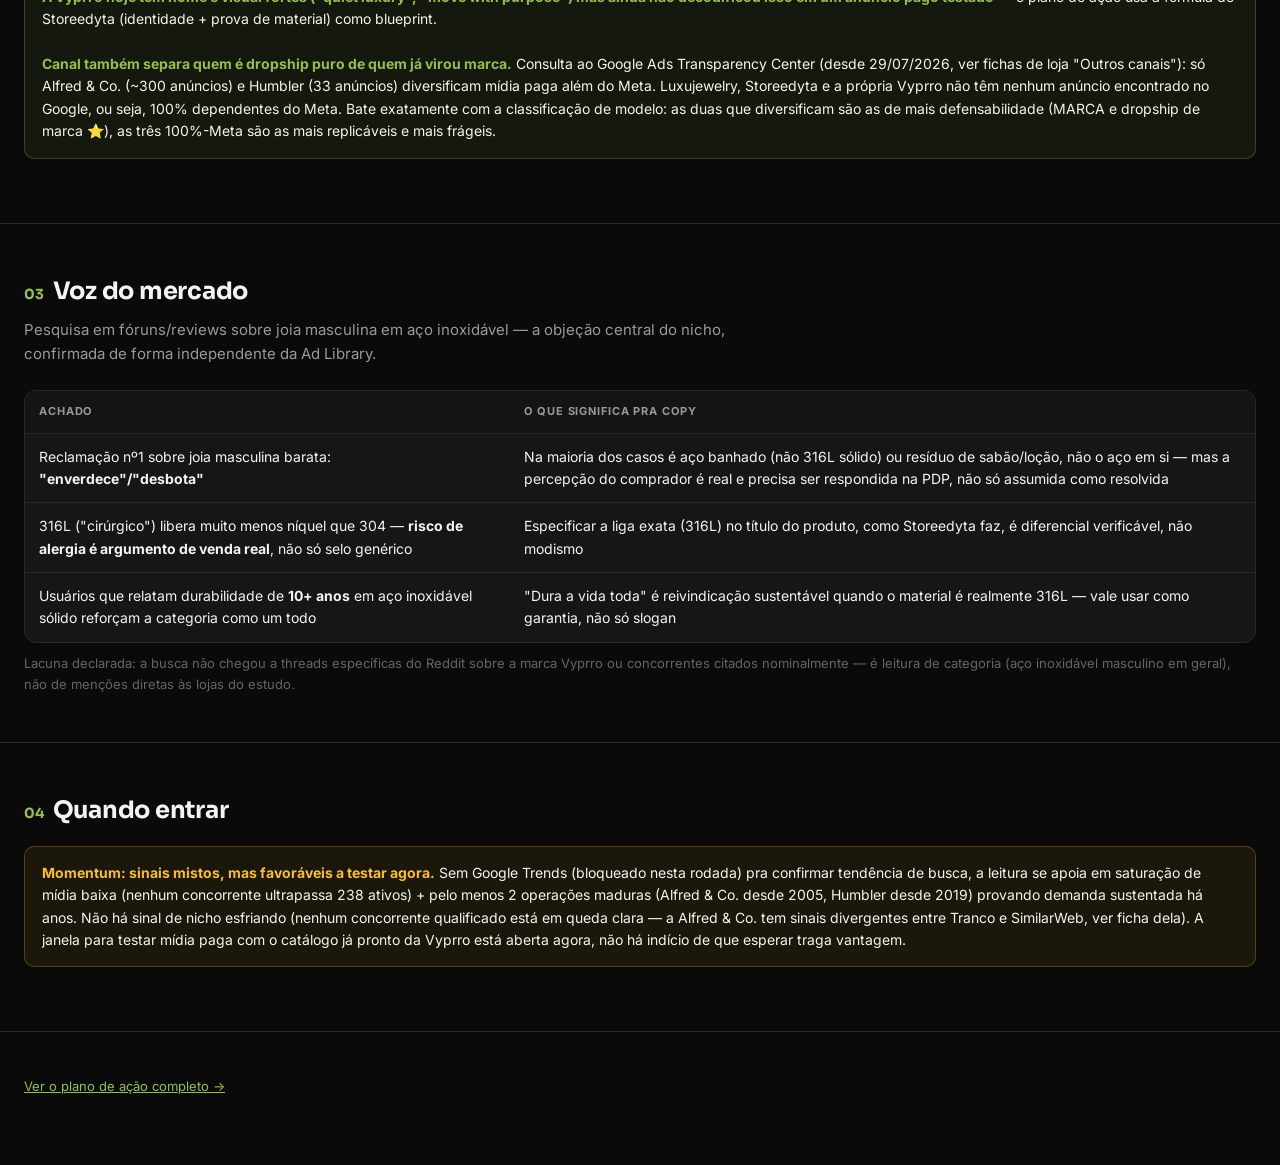
==== commit 837d6c99: "Adiciona canais Google Ads e TikTok, atualiza lacuna do Google Trends Google Ads Transparency Center" ====
--- a/paginas/estrategia.html
+++ b/paginas/estrategia.html
@@ -51,7 +51,8 @@
 <div class="note good"><b>Síntese das 4 anatomias: a joia masculina dropship vende por meio de duas alavancas, quase nunca as duas juntas na mesma loja.</b><br><br>
 <b>1) Prova de material real</b> — "Natural" (Luxujewelry), "Real 316L Steel. Not a Knockoff" (Storeedyta), selo de contraste oficial (Alfred &amp; Co.). O comprador masculino de acessório dropship já foi queimado por bijuteria que esverdeia, e a objeção é atacada no próprio anúncio, antes do clique.<br><br>
 <b>2) Identidade/mitologia como mecanismo de desejo</b> — viking/fé (Storeedyta), mitologia clássica/estoicismo (Humbler). Sem isso, o produto compete só em preço (Luxujewelry, que por isso precisa de 10x mais volume de teste pra sustentar o mesmo resultado).<br><br>
-<b>A Vyprro hoje tem nome e visual fortes ("quiet luxury", "move with purpose") mas ainda não decodificou isso em um anúncio pago testado</b> — o plano de ação usa a fórmula de Storeedyta (identidade + prova de material) como blueprint.</div>
+<b>A Vyprro hoje tem nome e visual fortes ("quiet luxury", "move with purpose") mas ainda não decodificou isso em um anúncio pago testado</b> — o plano de ação usa a fórmula de Storeedyta (identidade + prova de material) como blueprint.<br><br>
+<b>Canal também separa quem é dropship puro de quem já virou marca.</b> Consulta ao Google Ads Transparency Center (desde 29/07/2026, ver fichas de loja "Outros canais"): só Alfred &amp; Co. (~300 anúncios) e Humbler (33 anúncios) diversificam mídia paga além do Meta. Luxujewelry, Storeedyta e a própria Vyprro não têm nenhum anúncio encontrado no Google, ou seja, 100% dependentes do Meta. Bate exatamente com a classificação de modelo: as duas que diversificam são as de mais defensabilidade (MARCA e dropship de marca ⭐), as três 100%-Meta são as mais replicáveis e mais frágeis.</div>
 </div></section>
 
 <section><div class="wrap">
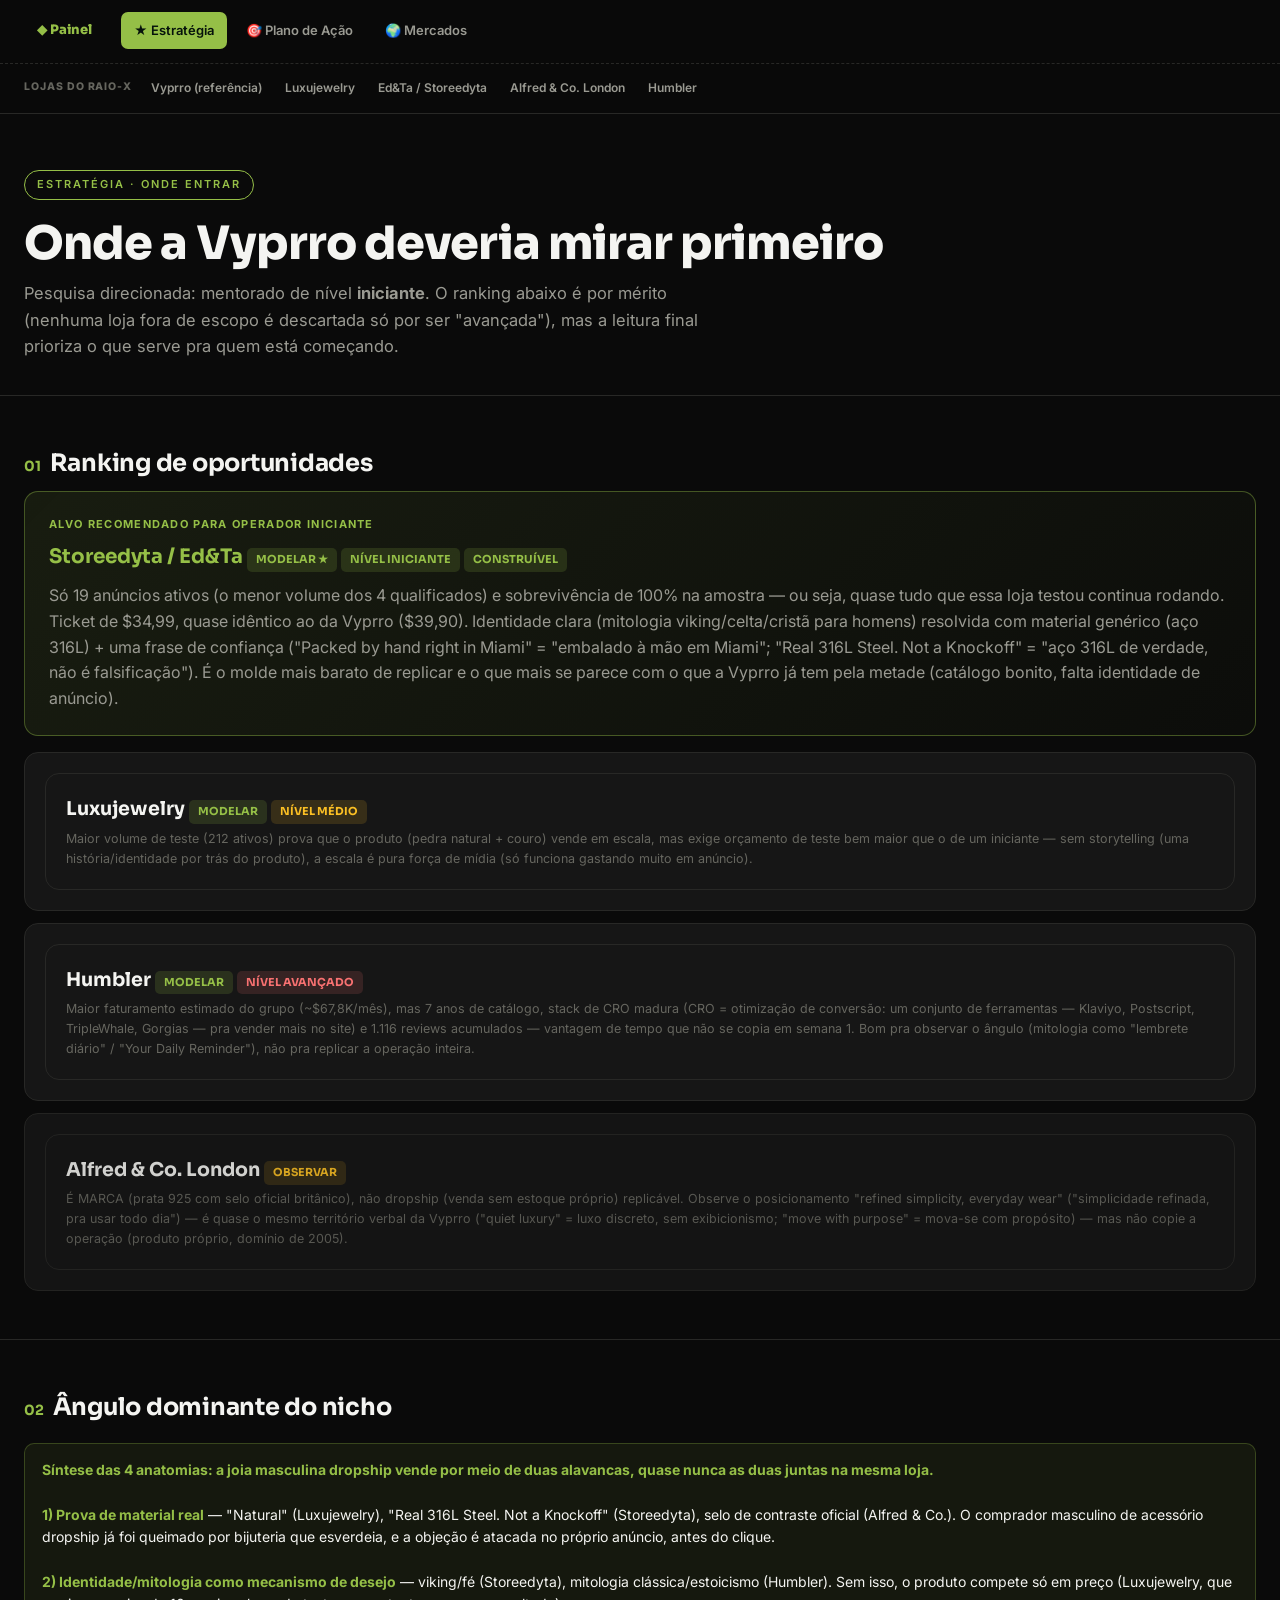
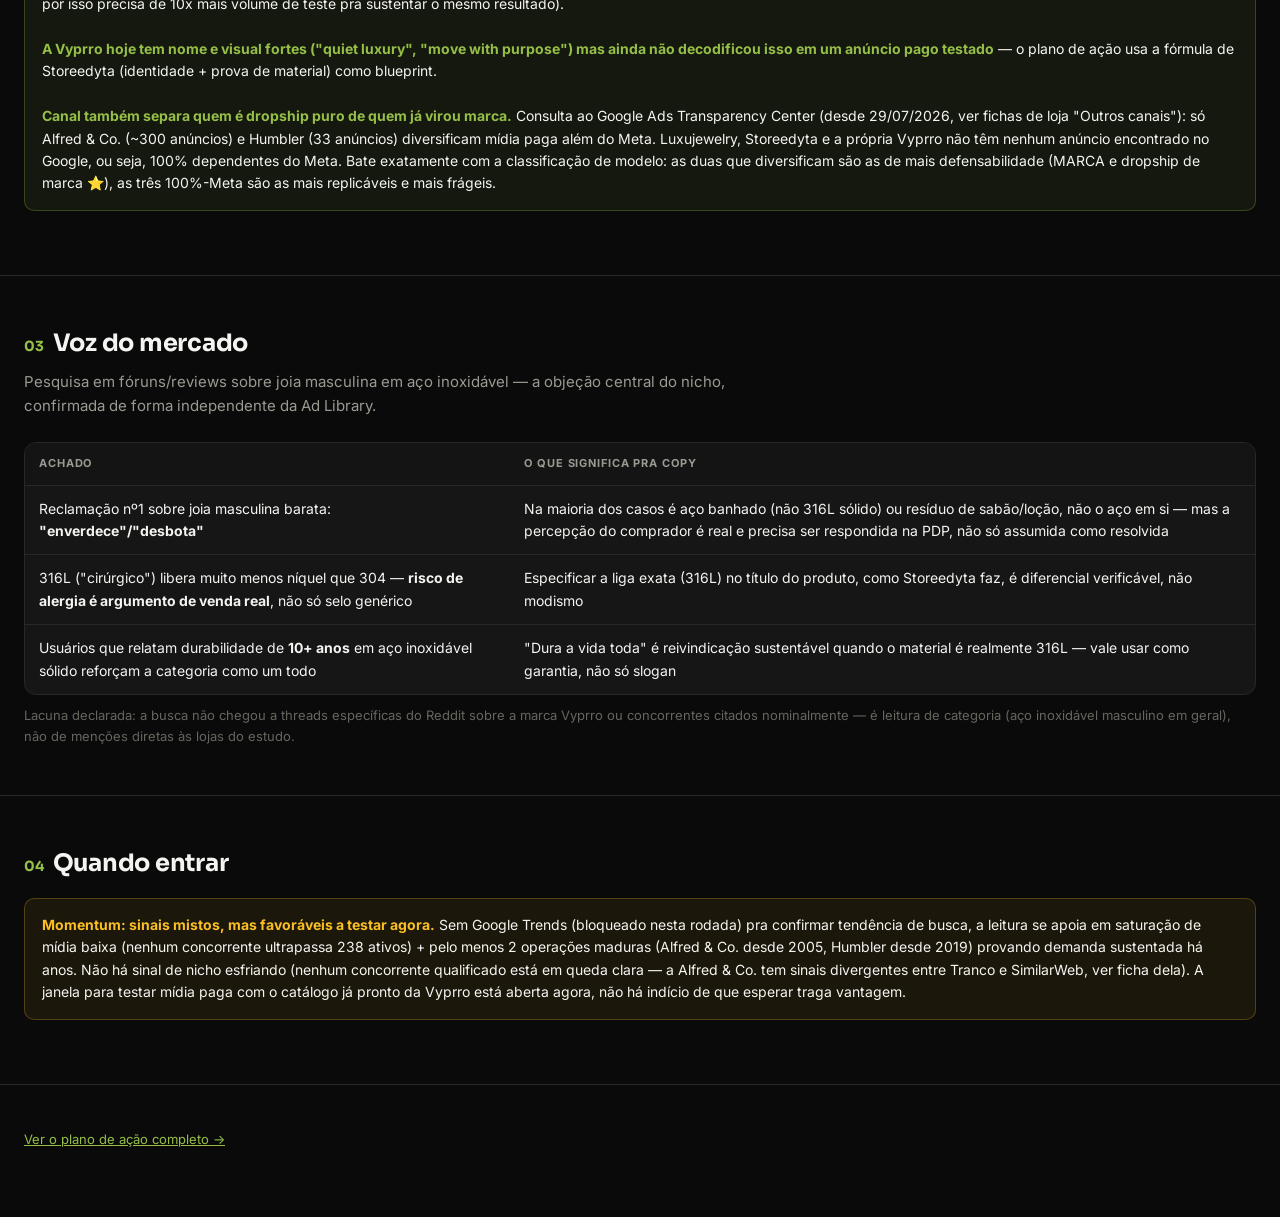
==== commit d236224d: "UX: aplica heuristicas de Nielsen na pagina principal e no menu do site - Menu: agrupa as 5 lojas co" ====
--- a/paginas/estrategia.html
+++ b/paginas/estrategia.html
@@ -2,11 +2,14 @@
 <html lang="pt-BR"><head><meta charset="UTF-8">
 <meta name="viewport" content="width=device-width, initial-scale=1.0">
 <title>Estratégia · Raio-X Vyprro</title><link rel="stylesheet" href="estilo.css"></head><body>
-<nav class="nav"><div class="wrap">
+<nav class="nav" id="top"><div class="wrap">
 <a href="../Pesquisa%20-%20clique%20aqui.html" class="home">◆ Painel</a>
 <a href="estrategia.html" class="on">★ Estratégia</a>
 <a href="plano-de-acao.html">🎯 Plano de Ação</a>
 <a href="mercados.html">🌍 Mercados</a>
+</div>
+<div class="wrap lojasnav">
+<span class="lbl">Lojas do raio-x</span>
 <a href="loja-vyprro.html">Vyprro (referência)</a>
 <a href="loja-luxujewelry.html">Luxujewelry</a>
 <a href="loja-storeedyta.html">Ed&amp;Ta / Storeedyta</a>
--- a/paginas/estilo.css
+++ b/paginas/estilo.css
@@ -19,6 +19,7 @@
   --font-title:'Sora',-apple-system,BlinkMacSystemFont,'Segoe UI',sans-serif;
   --font-body:'Inter',-apple-system,BlinkMacSystemFont,'Segoe UI',sans-serif;
 }
+html{scroll-behavior:smooth;scroll-padding-top:112px}
 body{background:var(--bg);color:var(--txt);font-family:var(--font-body);line-height:1.6;-webkit-font-smoothing:antialiased}
 .wrap{max-width:1280px;margin:0 auto;padding:0 24px}
 a{color:var(--acc)}
@@ -34,6 +35,21 @@
 .nav .lojasnav .lbl{font-size:10.5px;color:var(--dim2);text-transform:uppercase;letter-spacing:.09em;font-weight:800;padding:6px 6px 6px 0}
 .nav .lojasnav a{font-size:12px;padding:5px 9px;color:var(--dim)}
 .nav .lojasnav a.on{background:var(--acc);color:#06120b}
+
+/* TOC — sumario de secoes da pagina (heuristica de Nielsen: visibilidade + controle em paginas longas) */
+.toc{background:var(--bg2);border-bottom:1px solid var(--line)}
+.toc .wrap{display:flex;align-items:center;gap:5px;flex-wrap:wrap;padding:11px 24px}
+.toc .lbl{font-size:10.5px;color:var(--dim2);text-transform:uppercase;letter-spacing:.09em;font-weight:800;padding:5px 10px 5px 0}
+.toc a{color:var(--dim);text-decoration:none;font-size:12.5px;font-weight:600;padding:5px 10px;border-radius:6px;border:1px solid var(--line);white-space:nowrap}
+.toc a:hover{color:var(--txt);border-color:var(--acc)}
+
+/* Voltar ao topo */
+.backtotop{position:fixed;right:20px;bottom:20px;width:42px;height:42px;border-radius:50%;background:var(--card);border:1px solid var(--line);color:var(--dim);display:flex;align-items:center;justify-content:center;text-decoration:none;font-size:17px;z-index:90;transition:.15s;box-shadow:0 6px 18px rgba(0,0,0,.35)}
+.backtotop:hover{color:var(--txt);border-color:var(--acc);transform:translateY(-2px)}
+
+/* Legenda dos selos (pill) — heuristica: reconhecimento em vez de memorizacao */
+.legend{display:flex;flex-wrap:wrap;gap:7px 16px;align-items:center;font-size:12.5px;color:var(--dim);margin:12px 0 20px}
+.legend b{color:var(--txt);font-weight:600;margin-right:2px}
 
 header{padding:56px 0 36px;border-bottom:1px solid var(--line)}
 .tag{display:inline-block;font-size:11px;letter-spacing:.18em;text-transform:uppercase;color:var(--acc);border:1px solid var(--acc);padding:5px 12px;border-radius:100px;margin-bottom:18px;font-weight:600}
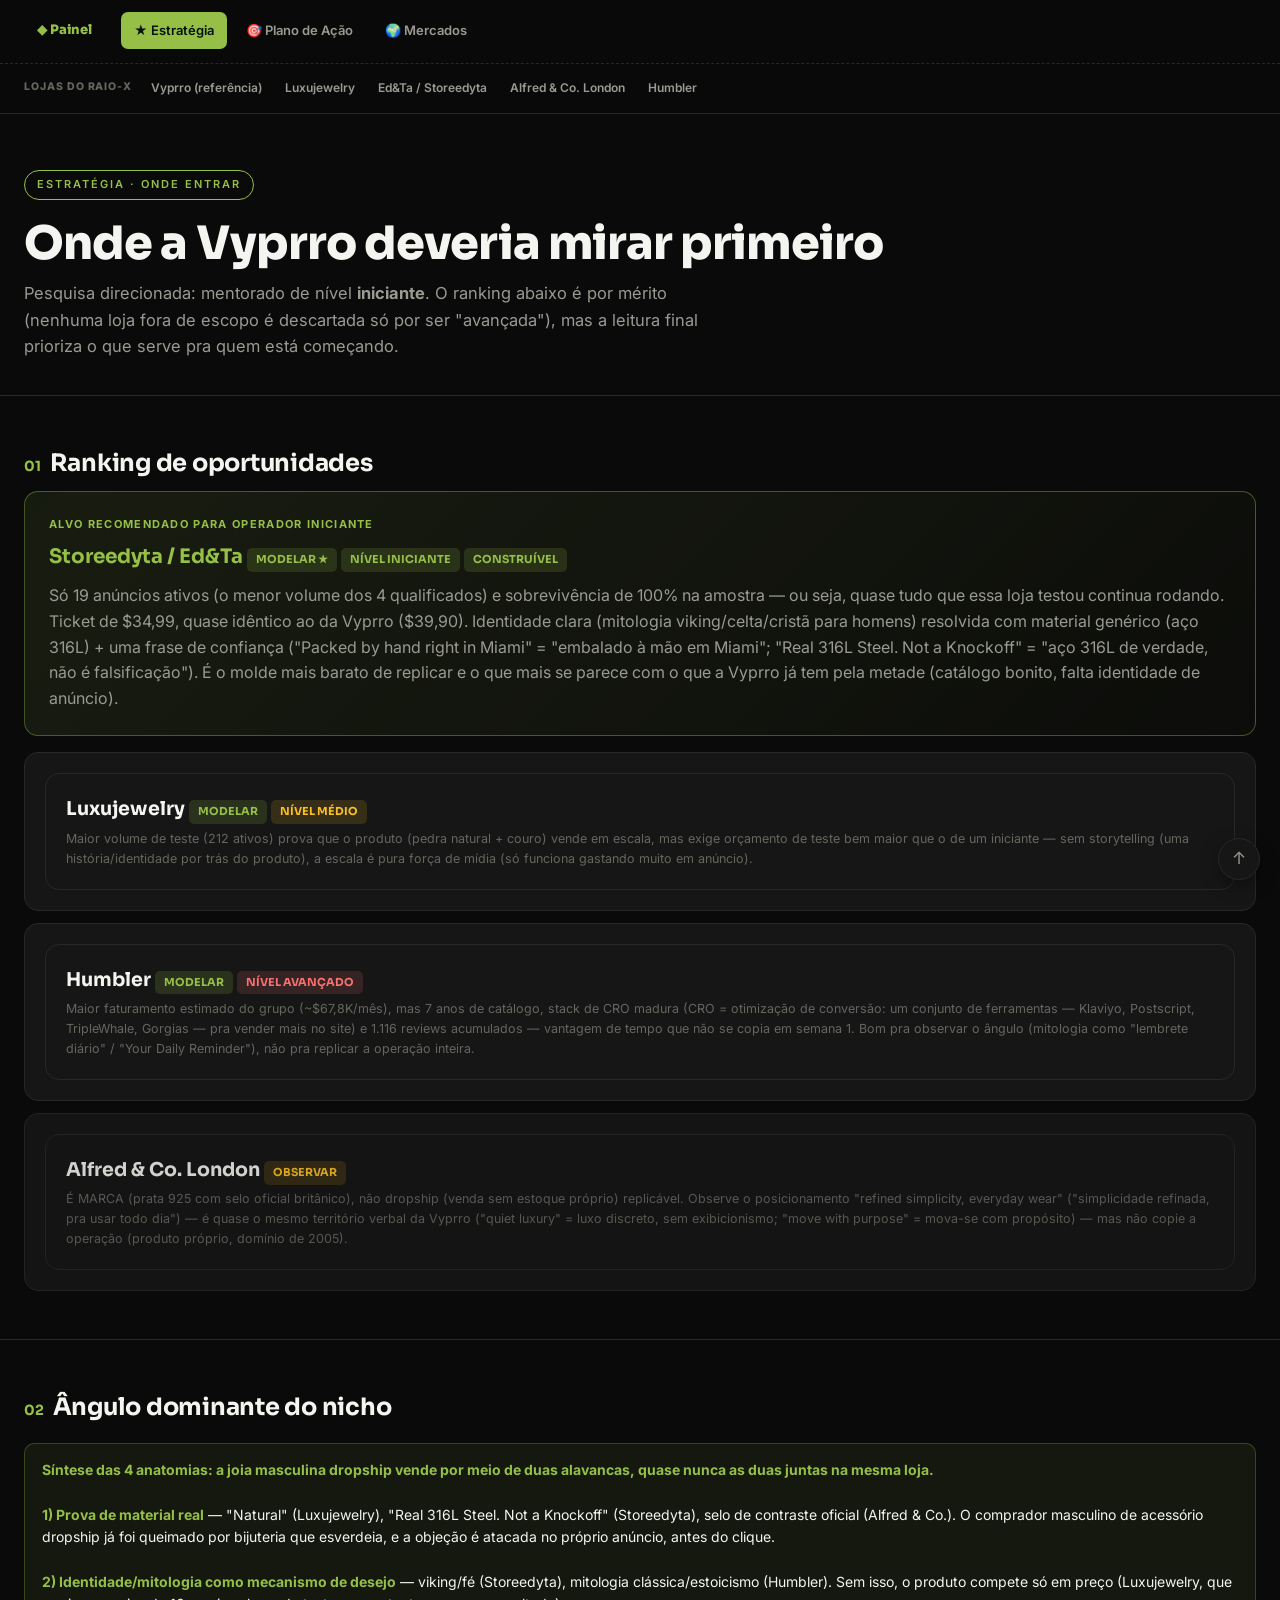
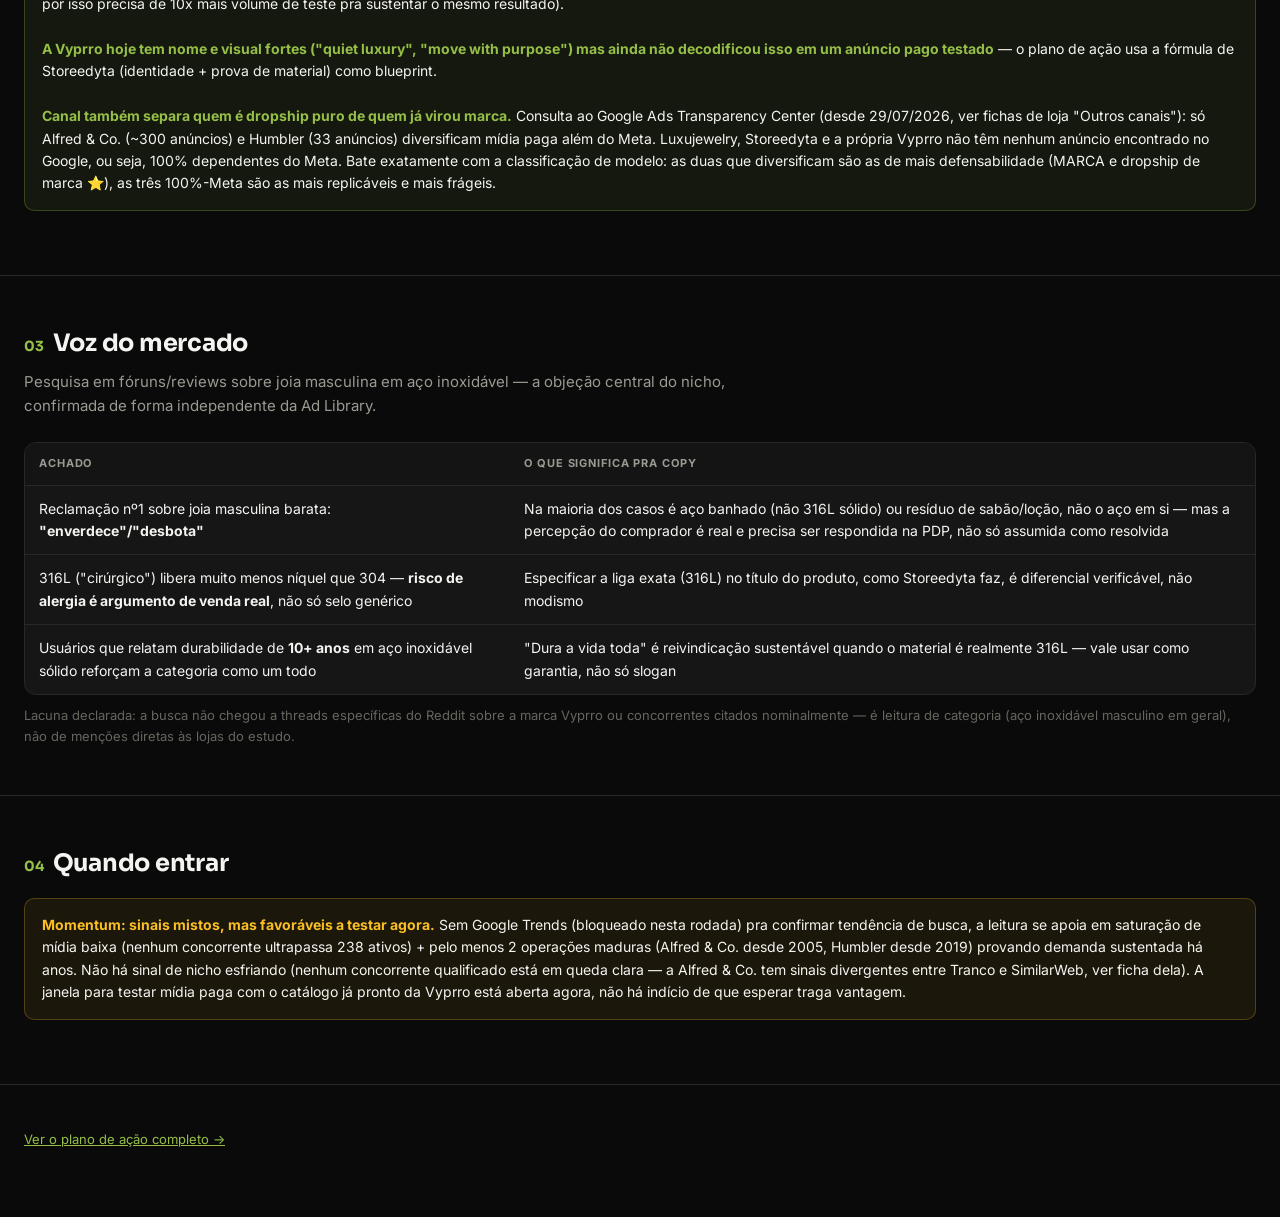
==== commit d174039c: "UX: adiciona botao 'voltar ao topo' nas paginas restantes (consistencia com o painel)" ====
--- a/paginas/estrategia.html
+++ b/paginas/estrategia.html
@@ -80,4 +80,5 @@
 </div></section>
 
 <footer><div class="wrap"><p><a href="plano-de-acao.html">Ver o plano de ação completo →</a></p></div></footer>
+<a href="#top" class="backtotop" aria-label="Voltar ao topo" title="Voltar ao topo">↑</a>
 </body></html>
